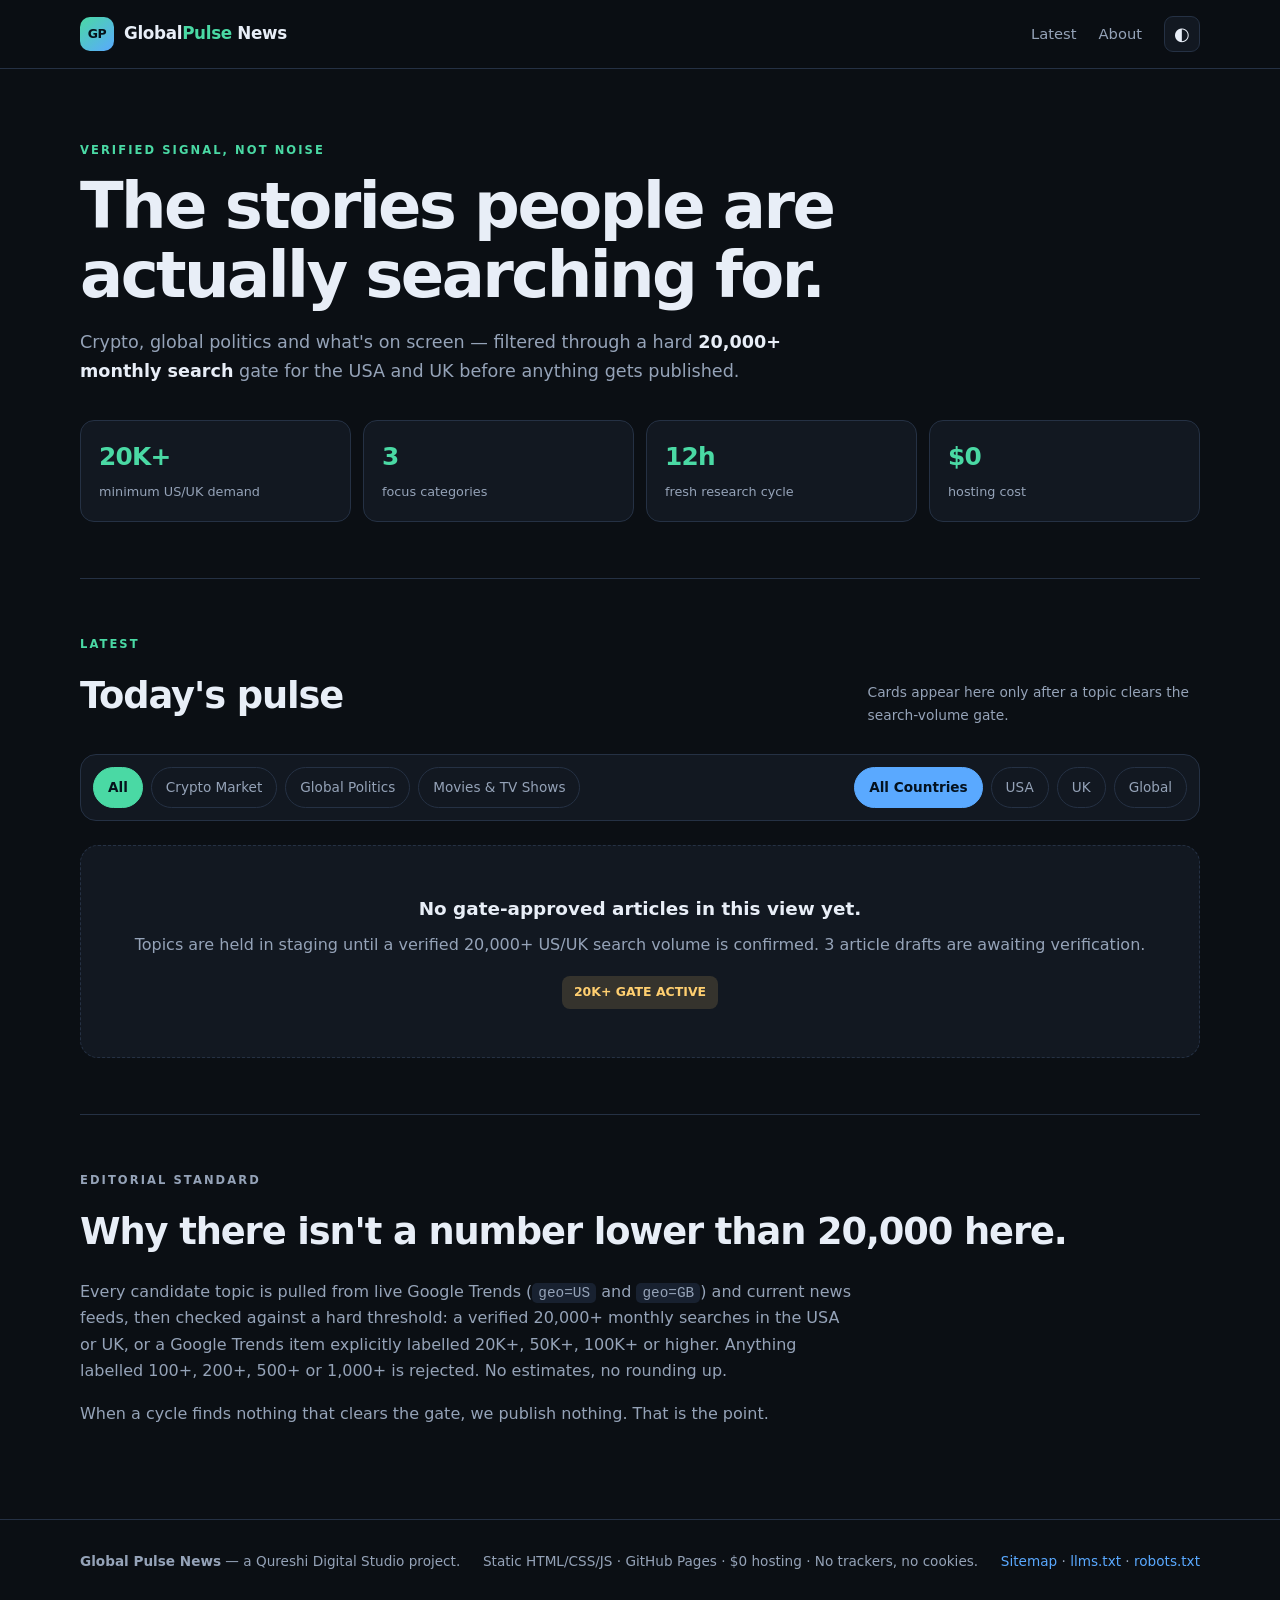
==== index.html @ 24cdbd8b "Launch Global Pulse News portal architecture with gated staging drafts" ====
<!DOCTYPE html>
<html lang="en" data-theme="dark">
<head>
<meta charset="utf-8">
<meta name="viewport" content="width=device-width, initial-scale=1">
<title>Global Pulse News — Crypto, Politics &amp; Streaming</title>
<meta name="description" content="Fast, verified news and trend analysis on crypto, global politics and streaming. Every article passes a strict 20,000+ US/UK search-demand gate.">
<meta name="robots" content="index,follow,max-snippet:-1,max-image-preview:large">
<meta name="author" content="Qureshi Digital Studio">
<link rel="canonical" href="https://nouman10.github.io/global-pulse-news/">
<meta property="og:type" content="website">
<meta property="og:site_name" content="Global Pulse News">
<meta property="og:title" content="Global Pulse News — Crypto, Politics &amp; Streaming">
<meta property="og:description" content="Verified trend coverage for US and UK audiences. 20,000+ search demand gate on every story.">
<meta property="og:url" content="https://nouman10.github.io/global-pulse-news/">
<meta name="twitter:card" content="summary_large_image">
<link rel="stylesheet" href="assets/style.css">
<script type="application/ld+json">
{"@context":"https://schema.org","@type":"WebSite","name":"Global Pulse News","url":"https://nouman10.github.io/global-pulse-news/","publisher":{"@type":"Organization","name":"Qureshi Digital Studio"},"potentialAction":{"@type":"SearchAction","target":"https://nouman10.github.io/global-pulse-news/?q={search_term_string}","query-input":"required name=search_term_string"}}
</script>
</head>
<body>
<header class="site-header">
  <div class="wrap header-inner">
    <a class="brand" href="index.html" aria-label="Global Pulse News home"><span class="brand-mark">GP</span><span>Global<span class="brand-accent">Pulse</span> News</span></a>
    <nav class="header-nav" aria-label="Primary">
      <a href="#latest">Latest</a><a href="#about">About</a>
      <button id="theme-toggle" class="theme-toggle" type="button" aria-label="Toggle dark and light theme">◐</button>
    </nav>
  </div>
</header>

<main>
<section class="hero wrap">
  <p class="eyebrow">VERIFIED SIGNAL, NOT NOISE</p>
  <h1>The stories people are actually searching for.</h1>
  <p class="lede">Crypto, global politics and what's on screen — filtered through a hard <strong>20,000+ monthly search</strong> gate for the USA and UK before anything gets published.</p>
  <div class="hero-stats">
    <div><strong>20K+</strong><span>minimum US/UK demand</span></div>
    <div><strong>3</strong><span>focus categories</span></div>
    <div><strong>12h</strong><span>fresh research cycle</span></div>
    <div><strong>$0</strong><span>hosting cost</span></div>
  </div>
</section>

<section id="latest" class="wrap latest">
  <div class="section-head">
    <div><p class="eyebrow">LATEST</p><h2>Today's pulse</h2></div>
    <p class="section-note">Cards appear here only after a topic clears the search-volume gate.</p>
  </div>
  <div class="filters">
    <div class="filter-group" role="tablist" aria-label="Filter by category">
      <button class="chip active" type="button" role="tab" aria-selected="true" data-filter-category="All">All</button>
      <button class="chip" type="button" role="tab" aria-selected="false" data-filter-category="Crypto Market">Crypto Market</button>
      <button class="chip" type="button" role="tab" aria-selected="false" data-filter-category="Global Politics">Global Politics</button>
      <button class="chip" type="button" role="tab" aria-selected="false" data-filter-category="Movies &amp; TV Shows">Movies &amp; TV Shows</button>
    </div>
    <div class="filter-group" role="group" aria-label="Filter by country">
      <button class="chip chip-country active" type="button" data-filter-country="All Countries">All Countries</button>
      <button class="chip chip-country" type="button" data-filter-country="USA">USA</button>
      <button class="chip chip-country" type="button" data-filter-country="UK">UK</button>
      <button class="chip chip-country" type="button" data-filter-country="Global">Global</button>
    </div>
  </div>
  <div id="article-grid" class="article-grid" aria-live="polite">
    <div class="skeleton">Loading the latest verified stories…</div>
  </div>
</section>

<section id="about" class="wrap about">
  <p class="eyebrow">EDITORIAL STANDARD</p>
  <h2>Why there isn't a number lower than 20,000 here.</h2>
  <p>Every candidate topic is pulled from live Google Trends (<code>geo=US</code> and <code>geo=GB</code>) and current news feeds, then checked against a hard threshold: a verified 20,000+ monthly searches in the USA or UK, or a Google Trends item explicitly labelled 20K+, 50K+, 100K+ or higher. Anything labelled 100+, 200+, 500+ or 1,000+ is rejected. No estimates, no rounding up.</p>
  <p>When a cycle finds nothing that clears the gate, we publish nothing. That is the point.</p>
</section>
</main>

<footer class="site-footer">
  <div class="wrap footer-inner">
    <p><strong>Global Pulse News</strong> — a Qureshi Digital Studio project.</p>
    <p>Static HTML/CSS/JS · GitHub Pages · $0 hosting · No trackers, no cookies.</p>
    <p><a href="sitemap.xml">Sitemap</a> · <a href="llms.txt">llms.txt</a> · <a href="robots.txt">robots.txt</a></p>
  </div>
</footer>
<script src="assets/app.js" defer></script>
</body>
</html>
---- assets/style.css ----
:root{--bg:#0b0f14;--panel:#121821;--panel-2:#182130;--text:#e8eef7;--muted:#95a3b8;--line:#253144;--accent:#4ad9a4;--accent-2:#5aa9ff;--warn:#ffcf70;--shadow:0 18px 40px rgba(0,0,0,.35)}
[data-theme=light]{--bg:#f6f8fc;--panel:#fff;--panel-2:#eef3fa;--text:#0f1724;--muted:#53637a;--line:#d9e2ef;--accent:#0e9b70;--accent-2:#1466c6;--warn:#a86600;--shadow:0 18px 40px rgba(25,45,80,.10)}
*{box-sizing:border-box}
html{scroll-behavior:smooth}
body{margin:0;background:var(--bg);color:var(--text);font:16px/1.65 system-ui,-apple-system,"Segoe UI",Roboto,Inter,Arial,sans-serif;-webkit-font-smoothing:antialiased}
a{color:var(--accent-2);text-decoration:none}
a:hover{text-decoration:underline}
.wrap{width:min(1120px,92vw);margin-inline:auto}
.site-header{position:sticky;top:0;z-index:20;background:color-mix(in srgb,var(--bg) 88%,transparent);backdrop-filter:blur(12px);border-bottom:1px solid var(--line)}
.header-inner{display:flex;align-items:center;justify-content:space-between;height:68px}
.brand{display:flex;align-items:center;gap:10px;color:var(--text);font-weight:800;letter-spacing:-.02em;font-size:1.05rem}
.brand:hover{text-decoration:none}
.brand-mark{display:grid;place-items:center;width:34px;height:34px;border-radius:10px;background:linear-gradient(140deg,var(--accent),var(--accent-2));color:#06121b;font-size:.78rem;font-weight:900}
.brand-accent{color:var(--accent)}
.header-nav{display:flex;align-items:center;gap:22px;font-size:.92rem}
.header-nav a{color:var(--muted)}
.theme-toggle{border:1px solid var(--line);background:var(--panel);color:var(--text);border-radius:9px;width:36px;height:36px;cursor:pointer;font-size:1.1rem}
.hero{padding:72px 0 56px;border-bottom:1px solid var(--line)}
.eyebrow{margin:0 0 12px;font-size:.72rem;font-weight:800;letter-spacing:.18em;color:var(--accent)}
.hero h1{font-size:clamp(2.2rem,5.4vw,4rem);line-height:1.08;letter-spacing:-.04em;margin:0 0 18px;max-width:19ch}
.lede{max-width:64ch;color:var(--muted);font-size:1.1rem;margin:0 0 34px}
.lede strong{color:var(--text)}
.hero-stats{display:grid;grid-template-columns:repeat(auto-fit,minmax(150px,1fr));gap:12px}
.hero-stats div{background:var(--panel);border:1px solid var(--line);border-radius:14px;padding:16px 18px}
.hero-stats strong{display:block;font-size:1.55rem;letter-spacing:-.03em;color:var(--accent)}
.hero-stats span{font-size:.8rem;color:var(--muted)}
.latest{padding:56px 0}
.section-head{display:flex;align-items:end;justify-content:space-between;gap:24px;flex-wrap:wrap}
.section-head h2,.about h2{font-size:clamp(1.6rem,3vw,2.3rem);letter-spacing:-.03em;margin:0}
.section-note{color:var(--muted);font-size:.86rem;max-width:38ch;margin:0}
.filters{display:flex;gap:14px;flex-wrap:wrap;justify-content:space-between;margin:28px 0 24px;padding:12px;background:var(--panel);border:1px solid var(--line);border-radius:16px}
.filter-group{display:flex;gap:8px;flex-wrap:wrap}
.chip{border:1px solid var(--line);background:transparent;color:var(--muted);padding:8px 14px;border-radius:999px;font:inherit;font-size:.85rem;cursor:pointer;transition:.15s}
.chip:hover{color:var(--text);border-color:var(--accent)}
.chip.active{background:var(--accent);border-color:var(--accent);color:#06121b;font-weight:700}
.chip-country.active{background:var(--accent-2);border-color:var(--accent-2);color:#04121f}
.article-grid{display:grid;grid-template-columns:repeat(auto-fill,minmax(290px,1fr));gap:18px}
.card{display:flex;flex-direction:column;gap:12px;background:var(--panel);border:1px solid var(--line);border-radius:18px;padding:22px;box-shadow:var(--shadow);transition:transform .18s,border-color .18s;color:var(--text)}
.card:hover{transform:translateY(-4px);border-color:var(--accent);text-decoration:none}
.card-top{display:flex;gap:8px;flex-wrap:wrap;align-items:center}
.badge{font-size:.7rem;font-weight:800;letter-spacing:.06em;text-transform:uppercase;padding:4px 9px;border-radius:6px;background:color-mix(in srgb,var(--accent) 16%,transparent);color:var(--accent)}
.badge.country{background:color-mix(in srgb,var(--accent-2) 16%,transparent);color:var(--accent-2)}
.card h3{margin:0;font-size:1.22rem;line-height:1.3;letter-spacing:-.02em}
.card p{margin:0;color:var(--muted);font-size:.92rem}
.card-meta{margin-top:auto;padding-top:12px;border-top:1px solid var(--line);font-size:.76rem;color:var(--muted);display:flex;justify-content:space-between}
.skeleton,.empty-state{grid-column:1/-1;padding:48px 28px;text-align:center;border:1px dashed var(--line);border-radius:18px;background:var(--panel);color:var(--muted)}
.empty-state strong{display:block;color:var(--text);font-size:1.15rem;margin-bottom:8px}
.empty-state .gate-tag{display:inline-block;margin-top:18px;padding:6px 12px;border-radius:8px;background:color-mix(in srgb,var(--warn) 15%,transparent);color:var(--warn);font-size:.78rem;font-weight:700}
.about{padding:56px 0 76px;border-top:1px solid var(--line)}
.about p{color:var(--muted);max-width:76ch}
code{background:var(--panel-2);padding:2px 6px;border-radius:5px;font-size:.9em}
.site-footer{border-top:1px solid var(--line);padding:30px 0;color:var(--muted);font-size:.85rem}
.footer-inner{display:flex;gap:14px;flex-wrap:wrap;justify-content:space-between}
.footer-inner p{margin:0}
@media(max-width:640px){.hero{padding:48px 0 40px}.filters{padding:10px}.header-nav{gap:12px}}
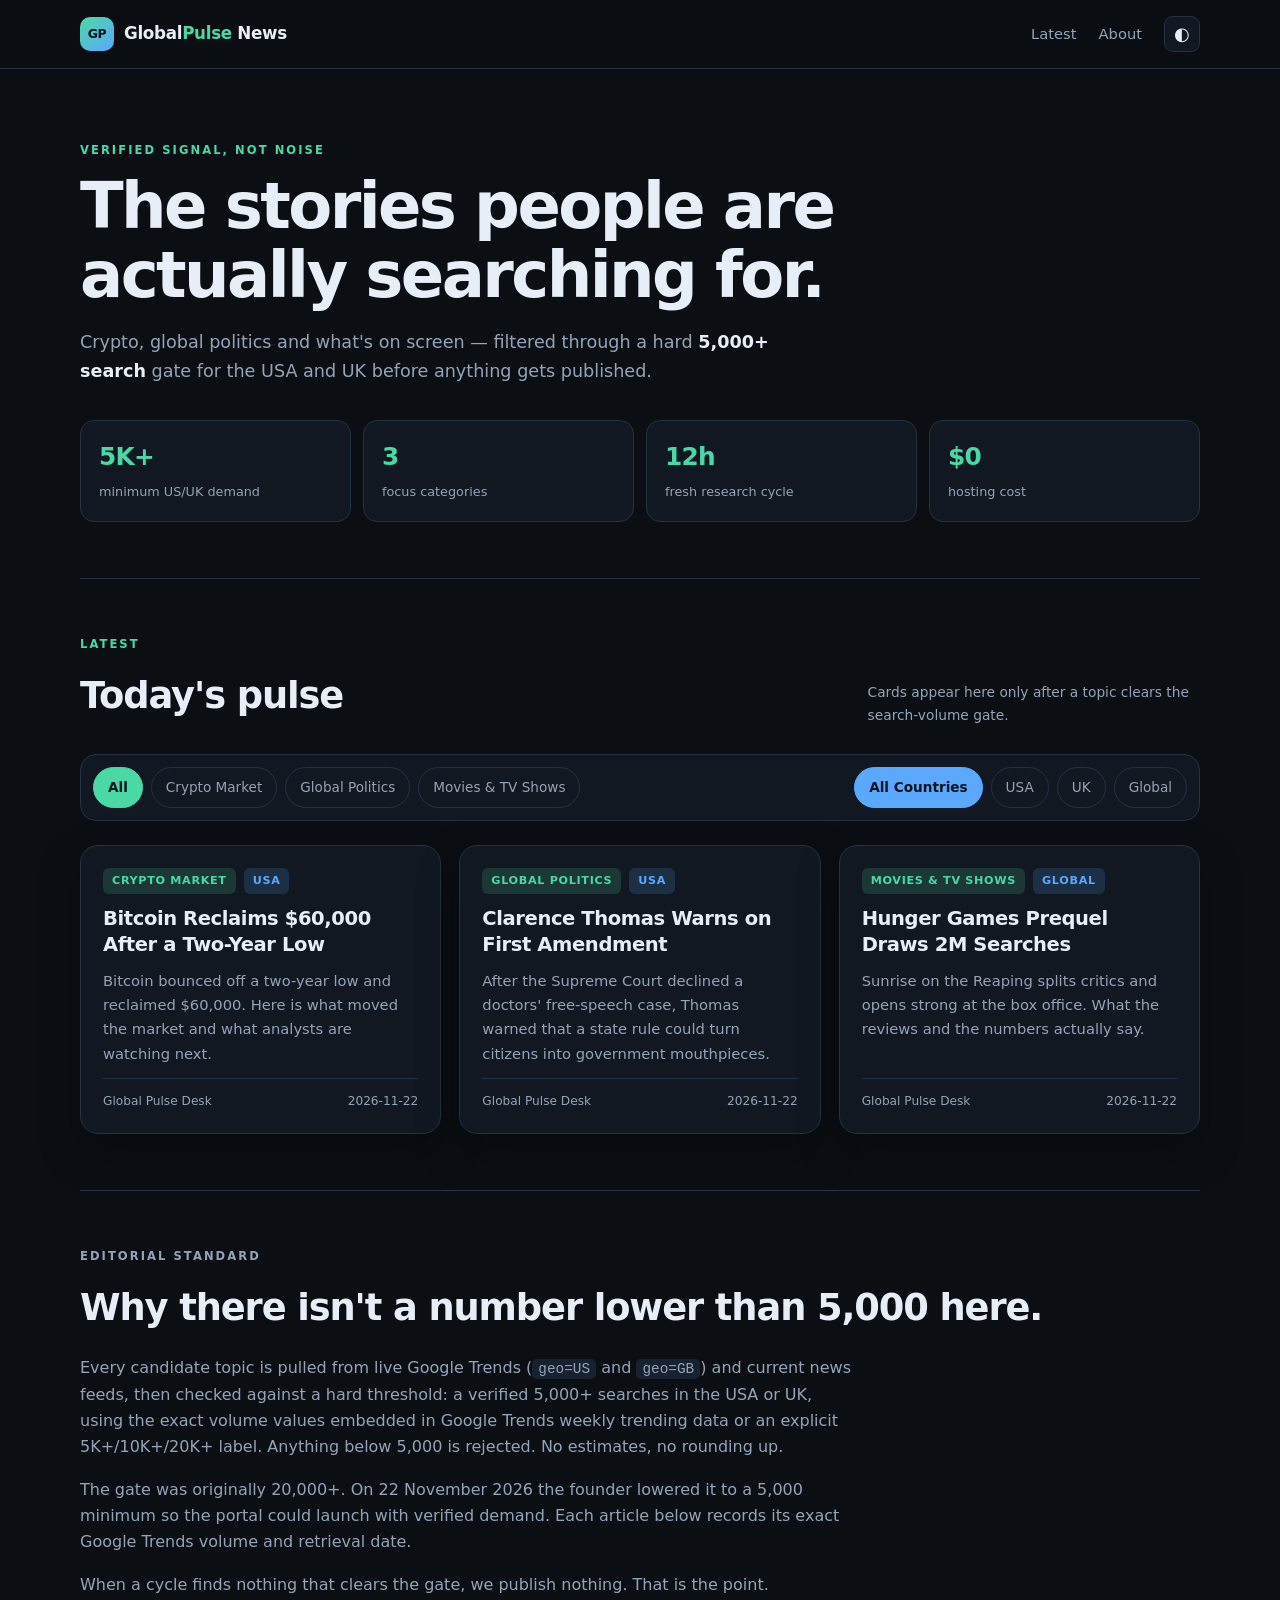
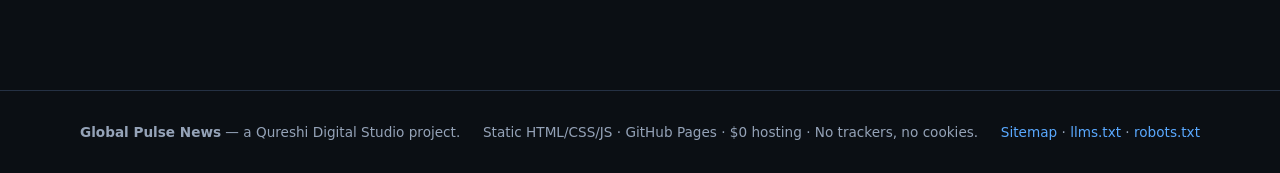
==== commit 88ec4643: "Lower gate to 5K and publish 3 verified launch articles" ====
--- a/index.html
+++ b/index.html
@@ -4,14 +4,14 @@
 <meta charset="utf-8">
 <meta name="viewport" content="width=device-width, initial-scale=1">
 <title>Global Pulse News — Crypto, Politics &amp; Streaming</title>
-<meta name="description" content="Fast, verified news and trend analysis on crypto, global politics and streaming. Every article passes a strict 20,000+ US/UK search-demand gate.">
+<meta name="description" content="Fast, verified news and trend analysis on crypto, global politics and streaming. Every article passes a strict 5,000+ US/UK search-demand gate.">
 <meta name="robots" content="index,follow,max-snippet:-1,max-image-preview:large">
 <meta name="author" content="Qureshi Digital Studio">
 <link rel="canonical" href="https://nouman10.github.io/global-pulse-news/">
 <meta property="og:type" content="website">
 <meta property="og:site_name" content="Global Pulse News">
 <meta property="og:title" content="Global Pulse News — Crypto, Politics &amp; Streaming">
-<meta property="og:description" content="Verified trend coverage for US and UK audiences. 20,000+ search demand gate on every story.">
+<meta property="og:description" content="Verified trend coverage for US and UK audiences. 5,000+ search demand gate on every story.">
 <meta property="og:url" content="https://nouman10.github.io/global-pulse-news/">
 <meta name="twitter:card" content="summary_large_image">
 <link rel="stylesheet" href="assets/style.css">
@@ -34,9 +34,9 @@
 <section class="hero wrap">
   <p class="eyebrow">VERIFIED SIGNAL, NOT NOISE</p>
   <h1>The stories people are actually searching for.</h1>
-  <p class="lede">Crypto, global politics and what's on screen — filtered through a hard <strong>20,000+ monthly search</strong> gate for the USA and UK before anything gets published.</p>
+  <p class="lede">Crypto, global politics and what's on screen — filtered through a hard <strong>5,000+ search</strong> gate for the USA and UK before anything gets published.</p>
   <div class="hero-stats">
-    <div><strong>20K+</strong><span>minimum US/UK demand</span></div>
+    <div><strong>5K+</strong><span>minimum US/UK demand</span></div>
     <div><strong>3</strong><span>focus categories</span></div>
     <div><strong>12h</strong><span>fresh research cycle</span></div>
     <div><strong>$0</strong><span>hosting cost</span></div>
@@ -69,8 +69,9 @@
 
 <section id="about" class="wrap about">
   <p class="eyebrow">EDITORIAL STANDARD</p>
-  <h2>Why there isn't a number lower than 20,000 here.</h2>
-  <p>Every candidate topic is pulled from live Google Trends (<code>geo=US</code> and <code>geo=GB</code>) and current news feeds, then checked against a hard threshold: a verified 20,000+ monthly searches in the USA or UK, or a Google Trends item explicitly labelled 20K+, 50K+, 100K+ or higher. Anything labelled 100+, 200+, 500+ or 1,000+ is rejected. No estimates, no rounding up.</p>
+  <h2>Why there isn't a number lower than 5,000 here.</h2>
+  <p>Every candidate topic is pulled from live Google Trends (<code>geo=US</code> and <code>geo=GB</code>) and current news feeds, then checked against a hard threshold: a verified 5,000+ searches in the USA or UK, using the exact volume values embedded in Google Trends weekly trending data or an explicit 5K+/10K+/20K+ label. Anything below 5,000 is rejected. No estimates, no rounding up.</p>
+  <p>The gate was originally 20,000+. On 22 November 2026 the founder lowered it to a 5,000 minimum so the portal could launch with verified demand. Each article below records its exact Google Trends volume and retrieval date.</p>
   <p>When a cycle finds nothing that clears the gate, we publish nothing. That is the point.</p>
 </section>
 </main>
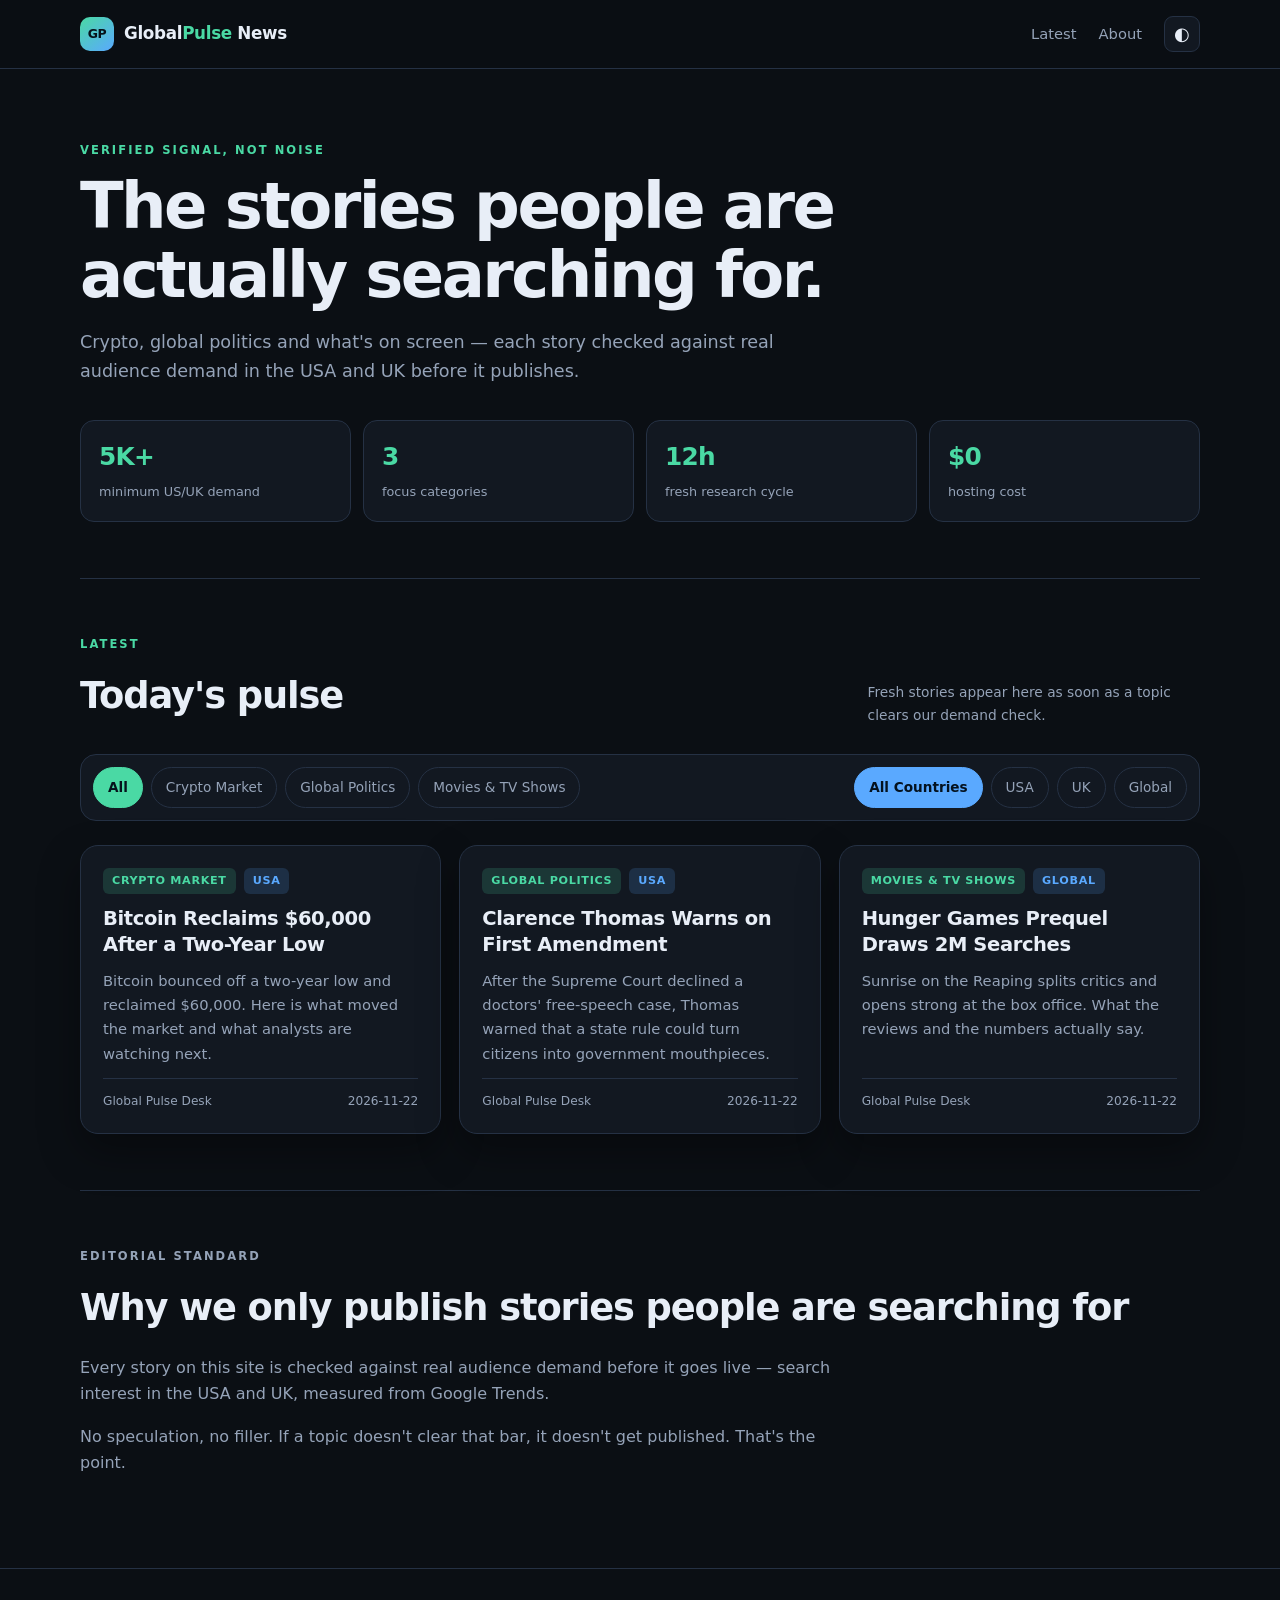
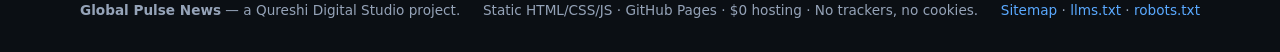
==== commit 8f14a7ae: "Simplify public frontend copy per CEO feedback: drop backend gate ops language, plain-language deman" ====
--- a/index.html
+++ b/index.html
@@ -4,14 +4,14 @@
 <meta charset="utf-8">
 <meta name="viewport" content="width=device-width, initial-scale=1">
 <title>Global Pulse News — Crypto, Politics &amp; Streaming</title>
-<meta name="description" content="Fast, verified news and trend analysis on crypto, global politics and streaming. Every article passes a strict 5,000+ US/UK search-demand gate.">
+<meta name="description" content="Real news and trend coverage on crypto, global politics and streaming. Every story checks real audience demand before it publishes.">
 <meta name="robots" content="index,follow,max-snippet:-1,max-image-preview:large">
 <meta name="author" content="Qureshi Digital Studio">
 <link rel="canonical" href="https://nouman10.github.io/global-pulse-news/">
 <meta property="og:type" content="website">
 <meta property="og:site_name" content="Global Pulse News">
 <meta property="og:title" content="Global Pulse News — Crypto, Politics &amp; Streaming">
-<meta property="og:description" content="Verified trend coverage for US and UK audiences. 5,000+ search demand gate on every story.">
+<meta property="og:description" content="Trend coverage for US and UK audiences. Every story checks real audience demand before publishing.">
 <meta property="og:url" content="https://nouman10.github.io/global-pulse-news/">
 <meta name="twitter:card" content="summary_large_image">
 <link rel="stylesheet" href="assets/style.css">
@@ -34,7 +34,7 @@
 <section class="hero wrap">
   <p class="eyebrow">VERIFIED SIGNAL, NOT NOISE</p>
   <h1>The stories people are actually searching for.</h1>
-  <p class="lede">Crypto, global politics and what's on screen — filtered through a hard <strong>5,000+ search</strong> gate for the USA and UK before anything gets published.</p>
+  <p class="lede">Crypto, global politics and what's on screen — each story checked against real audience demand in the USA and UK before it publishes.</p>
   <div class="hero-stats">
     <div><strong>5K+</strong><span>minimum US/UK demand</span></div>
     <div><strong>3</strong><span>focus categories</span></div>
@@ -46,7 +46,7 @@
 <section id="latest" class="wrap latest">
   <div class="section-head">
     <div><p class="eyebrow">LATEST</p><h2>Today's pulse</h2></div>
-    <p class="section-note">Cards appear here only after a topic clears the search-volume gate.</p>
+    <p class="section-note">Fresh stories appear here as soon as a topic clears our demand check.</p>
   </div>
   <div class="filters">
     <div class="filter-group" role="tablist" aria-label="Filter by category">
@@ -69,10 +69,9 @@
 
 <section id="about" class="wrap about">
   <p class="eyebrow">EDITORIAL STANDARD</p>
-  <h2>Why there isn't a number lower than 5,000 here.</h2>
-  <p>Every candidate topic is pulled from live Google Trends (<code>geo=US</code> and <code>geo=GB</code>) and current news feeds, then checked against a hard threshold: a verified 5,000+ searches in the USA or UK, using the exact volume values embedded in Google Trends weekly trending data or an explicit 5K+/10K+/20K+ label. Anything below 5,000 is rejected. No estimates, no rounding up.</p>
-  <p>The gate was originally 20,000+. On 22 November 2026 the founder lowered it to a 5,000 minimum so the portal could launch with verified demand. Each article below records its exact Google Trends volume and retrieval date.</p>
-  <p>When a cycle finds nothing that clears the gate, we publish nothing. That is the point.</p>
+  <h2>Why we only publish stories people are searching for</h2>
+  <p>Every story on this site is checked against real audience demand before it goes live — search interest in the USA and UK, measured from Google Trends.</p>
+  <p>No speculation, no filler. If a topic doesn't clear that bar, it doesn't get published. That's the point.</p>
 </section>
 </main>
 
